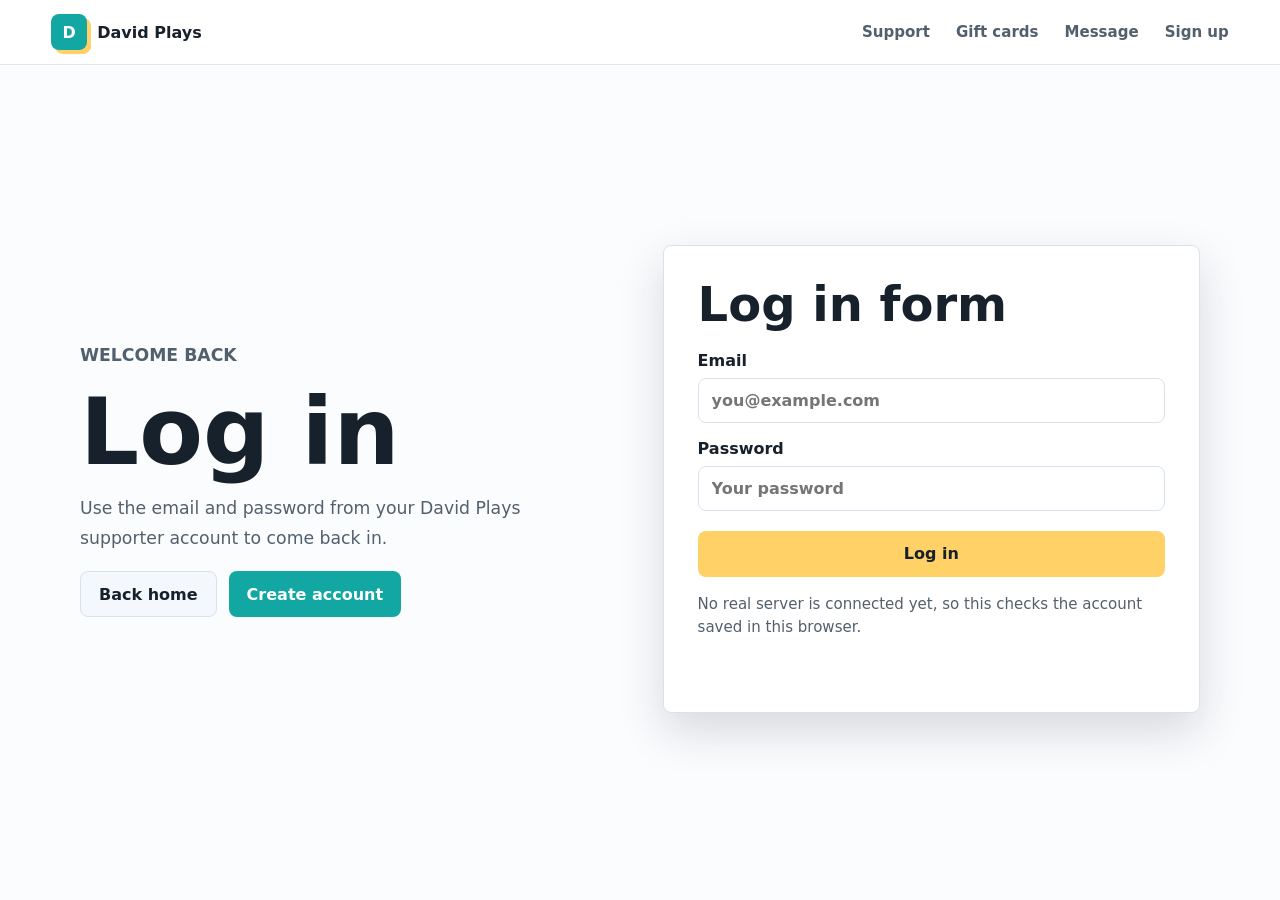
==== login.html @ d775739e "v1" ====
<!doctype html>
<html lang="en">
  <head>
    <meta charset="utf-8" />
    <meta name="viewport" content="width=device-width, initial-scale=1" />
    <title>Log In | David Plays</title>
    <link rel="stylesheet" href="styles.css" />
  </head>
  <body>
    <header class="site-header">
      <a class="brand" href="index.html" aria-label="David's Roblox Channel home">
        <span class="brand-mark">D</span>
        <span>David Plays</span>
      </a>
      <nav aria-label="Main navigation">
        <a href="index.html#support">Support</a>
        <a href="index.html#gift-cards">Gift cards</a>
        <a href="index.html#message">Message</a>
        <a href="signup.html">Sign up</a>
      </nav>
    </header>

    <main class="auth-main">
      <section class="auth-intro" aria-labelledby="login-title">
        <p class="eyebrow">Welcome back</p>
        <h1 id="login-title">Log in</h1>
        <p>
          Use the email and password from your David Plays supporter account to come back in.
        </p>
        <div class="auth-links">
          <a class="button secondary" href="index.html">Back home</a>
          <a class="button compact" href="signup.html">Create account</a>
        </div>
      </section>

      <section class="auth-panel" aria-labelledby="login-form-title">
        <h2 id="login-form-title">Log in form</h2>
        <form class="auth-form" id="loginForm">
          <label>
            Email
            <input name="email" type="email" autocomplete="email" placeholder="you@example.com" required />
          </label>
          <label>
            Password
            <input name="password" type="password" autocomplete="current-password" placeholder="Your password" required />
          </label>
          <button class="button primary" type="submit">Log in</button>
          <p class="form-note">No real server is connected yet, so this checks the account saved in this browser.</p>
          <p class="auth-result" id="authResult" aria-live="polite"></p>
        </form>
      </section>
    </main>

    <script src="script.js"></script>
  </body>
</html>
---- styles.css ----
:root {
  --ink: #17212b;
  --muted: #52606d;
  --line: #d9e2ec;
  --paper: #fbfcfe;
  --white: #ffffff;
  --teal: #12a7a2;
  --coral: #ff6b57;
  --yellow: #ffd166;
  --navy: #1f3a5f;
  --shadow: 0 18px 45px rgba(23, 33, 43, 0.16);
}

* {
  box-sizing: border-box;
}

html {
  scroll-behavior: smooth;
}

body {
  margin: 0;
  font-family: Inter, system-ui, -apple-system, BlinkMacSystemFont, "Segoe UI", sans-serif;
  color: var(--ink);
  background: var(--paper);
}

a {
  color: inherit;
}

.site-header {
  position: sticky;
  top: 0;
  z-index: 20;
  display: flex;
  align-items: center;
  justify-content: space-between;
  gap: 24px;
  padding: 14px clamp(18px, 4vw, 52px);
  background: rgba(255, 255, 255, 0.9);
  border-bottom: 1px solid rgba(217, 226, 236, 0.8);
  backdrop-filter: blur(14px);
}

.brand {
  display: inline-flex;
  align-items: center;
  gap: 10px;
  font-weight: 800;
  text-decoration: none;
}

.brand-mark {
  display: grid;
  place-items: center;
  width: 36px;
  height: 36px;
  border-radius: 8px;
  color: var(--white);
  background: var(--teal);
  box-shadow: 4px 4px 0 var(--yellow);
}

nav {
  display: flex;
  align-items: center;
  gap: clamp(12px, 3vw, 26px);
  color: var(--muted);
  font-size: 0.94rem;
  font-weight: 700;
}

.nav-subscribe,
nav a {
  border: 0;
  padding: 0;
  color: inherit;
  background: transparent;
  font: inherit;
  text-decoration: none;
  cursor: pointer;
}

.nav-subscribe {
  color: var(--teal);
}

.nav-auth {
  color: var(--ink);
}

.hero {
  position: relative;
  min-height: min(720px, 86vh);
  display: grid;
  align-items: center;
  overflow: hidden;
}

.hero-art,
.hero-overlay {
  position: absolute;
  inset: 0;
  width: 100%;
  height: 100%;
}

.hero-art {
  object-fit: cover;
}

.hero-overlay {
  background: linear-gradient(90deg, rgba(10, 19, 31, 0.92) 0%, rgba(10, 19, 31, 0.72) 42%, rgba(10, 19, 31, 0.12) 100%);
}

.hero-content {
  position: relative;
  width: min(680px, calc(100% - 36px));
  margin-left: clamp(18px, 6vw, 80px);
  color: var(--white);
  padding-block: 72px;
}

.eyebrow {
  margin: 0 0 12px;
  color: var(--coral);
  font-size: 0.78rem;
  font-weight: 800;
  letter-spacing: 0;
  text-transform: uppercase;
}

.hero h1 {
  margin: 0;
  max-width: 12ch;
  font-size: clamp(3rem, 9vw, 6.8rem);
  line-height: 0.94;
  letter-spacing: 0;
}

.hero-copy {
  max-width: 560px;
  margin: 24px 0 0;
  color: rgba(255, 255, 255, 0.86);
  font-size: clamp(1.05rem, 2.2vw, 1.35rem);
  line-height: 1.55;
}

.hero-actions,
.form-actions {
  display: flex;
  flex-wrap: wrap;
  gap: 12px;
  margin-top: 28px;
}

.funding-progress {
  width: min(520px, 100%);
  margin-top: 26px;
  padding: 14px;
  border: 1px solid rgba(255, 255, 255, 0.24);
  border-radius: 8px;
  background: rgba(255, 255, 255, 0.12);
  backdrop-filter: blur(10px);
}

.funding-progress-header {
  display: flex;
  align-items: center;
  justify-content: space-between;
  gap: 14px;
  margin-bottom: 10px;
  font-size: 0.95rem;
  font-weight: 800;
}

.funding-progress-header span {
  color: rgba(255, 255, 255, 0.78);
}

.funding-progress-header strong {
  color: var(--yellow);
  white-space: nowrap;
}

.progress-track {
  height: 14px;
  overflow: hidden;
  border-radius: 999px;
  background: rgba(255, 255, 255, 0.24);
  box-shadow: inset 0 0 0 1px rgba(255, 255, 255, 0.14);
}

.progress-fill {
  display: block;
  width: 0%;
  height: 100%;
  border-radius: inherit;
  background: linear-gradient(90deg, var(--yellow), var(--coral));
}

.leaderboard {
  width: min(620px, 100%);
  margin-top: 18px;
  padding: 16px;
  border: 1px solid rgba(255, 255, 255, 0.22);
  border-radius: 8px;
  background: rgba(10, 19, 31, 0.54);
  box-shadow: 0 18px 45px rgba(0, 0, 0, 0.22);
  backdrop-filter: blur(12px);
}

.leaderboard-heading {
  display: flex;
  align-items: end;
  justify-content: space-between;
  gap: 16px;
  margin-bottom: 12px;
}

.leaderboard-heading .eyebrow {
  margin-bottom: 4px;
}

.leaderboard h2 {
  color: var(--white);
  font-size: clamp(1.7rem, 4vw, 2.5rem);
}

.leaderboard-table {
  display: grid;
  gap: 6px;
}

.leaderboard-row {
  display: grid;
  grid-template-columns: 74px minmax(0, 1fr) 108px;
  align-items: center;
  gap: 12px;
  min-height: 44px;
  padding: 8px 12px;
  border: 1px solid rgba(255, 255, 255, 0.12);
  border-radius: 8px;
  color: rgba(255, 255, 255, 0.86);
  background: rgba(255, 255, 255, 0.08);
  transition: transform 160ms ease, border-color 160ms ease, background 160ms ease, box-shadow 160ms ease;
}

.leaderboard-row:not(.leaderboard-header):hover {
  transform: translateX(6px);
  border-color: rgba(255, 209, 102, 0.72);
  background: rgba(18, 167, 162, 0.24);
  box-shadow: 0 12px 28px rgba(0, 0, 0, 0.2);
}

.leaderboard-header {
  min-height: 34px;
  color: rgba(255, 255, 255, 0.58);
  background: transparent;
  border-color: transparent;
  font-size: 0.74rem;
  font-weight: 900;
  text-transform: uppercase;
}

.rank {
  display: inline-flex;
  align-items: center;
  justify-content: center;
  width: 46px;
  min-height: 28px;
  border-radius: 8px;
  color: var(--ink);
  background: var(--yellow);
  font-weight: 900;
}

.leaderboard-row:nth-child(2) .rank {
  background: var(--coral);
  color: var(--white);
}

.leaderboard-row:nth-child(3) .rank {
  background: var(--teal);
  color: var(--white);
}

.leaderboard-row:nth-child(4) .rank {
  background: var(--navy);
  color: var(--white);
}

.player-name {
  overflow: hidden;
  font-weight: 900;
  text-overflow: ellipsis;
  white-space: nowrap;
}

.best-time {
  justify-self: end;
  color: var(--yellow);
  font-weight: 900;
  white-space: nowrap;
}

.button,
.select-support {
  min-height: 46px;
  border: 0;
  border-radius: 8px;
  padding: 0 18px;
  display: inline-flex;
  align-items: center;
  justify-content: center;
  color: var(--ink);
  background: var(--yellow);
  font: inherit;
  font-weight: 800;
  text-decoration: none;
  cursor: pointer;
}

.button.secondary {
  color: var(--white);
  background: rgba(255, 255, 255, 0.18);
  border: 1px solid rgba(255, 255, 255, 0.34);
}

.button.subscribe-trigger {
  color: var(--white);
  background: var(--coral);
}

.button.compact {
  min-height: 42px;
  background: var(--teal);
  color: var(--white);
}

.button.ghost {
  color: var(--ink);
  background: #f4f7fb;
}

.notice {
  margin: -24px auto 0;
  position: relative;
  z-index: 4;
  width: min(1120px, calc(100% - 36px));
  padding: 18px 20px;
  border-radius: 8px;
  background: var(--white);
  box-shadow: var(--shadow);
  color: var(--muted);
  line-height: 1.5;
}

.notice strong {
  color: var(--ink);
}

.section,
.split-section {
  width: min(1120px, calc(100% - 36px));
  margin: 0 auto;
  padding: clamp(58px, 8vw, 96px) 0;
}

.section-heading {
  display: flex;
  align-items: end;
  justify-content: space-between;
  gap: 24px;
  margin-bottom: 24px;
}

h2 {
  margin: 0;
  font-size: clamp(2rem, 5vw, 3.8rem);
  line-height: 1.02;
}

.support-grid {
  display: grid;
  grid-template-columns: repeat(3, minmax(0, 1fr));
  gap: 18px;
}

.support-card {
  min-height: 280px;
  display: flex;
  flex-direction: column;
  align-items: flex-start;
  gap: 14px;
  padding: 24px;
  border: 1px solid var(--line);
  border-radius: 8px;
  background: var(--white);
}

.support-card.featured {
  border-color: rgba(18, 167, 162, 0.55);
  box-shadow: var(--shadow);
}

.support-card.selected {
  outline: 4px solid rgba(255, 209, 102, 0.65);
}

.card-icon {
  display: grid;
  place-items: center;
  width: 46px;
  height: 46px;
  border-radius: 8px;
  color: var(--white);
  background: var(--navy);
  font-weight: 900;
}

.support-card h3 {
  margin: 8px 0 0;
  font-size: 1.35rem;
}

.support-card p {
  flex: 1;
  margin: 0;
  color: var(--muted);
  line-height: 1.6;
}

.select-support {
  width: 100%;
  background: var(--teal);
  color: var(--white);
}

.custom-panel,
.message-form {
  margin-top: 18px;
  padding: 22px;
  border: 1px solid var(--line);
  border-radius: 8px;
  background: var(--white);
}

.custom-panel label,
.message-form label {
  display: grid;
  gap: 8px;
  color: var(--ink);
  font-weight: 800;
}

.custom-row {
  display: grid;
  grid-template-columns: auto minmax(0, 1fr) auto;
  align-items: center;
  gap: 12px;
  margin-top: 10px;
}

input,
select,
textarea {
  width: 100%;
  border: 1px solid var(--line);
  border-radius: 8px;
  padding: 12px 13px;
  color: var(--ink);
  background: var(--white);
  font: inherit;
}

textarea {
  resize: vertical;
}

.split-section {
  display: grid;
  grid-template-columns: minmax(0, 0.9fr) minmax(320px, 1fr);
  align-items: center;
  gap: clamp(28px, 6vw, 72px);
  border-top: 1px solid var(--line);
  border-bottom: 1px solid var(--line);
}

.split-section p {
  color: var(--muted);
  font-size: 1.06rem;
  line-height: 1.7;
}

.steps {
  display: grid;
  gap: 12px;
}

.step {
  display: flex;
  align-items: center;
  gap: 14px;
  padding: 18px;
  border-radius: 8px;
  color: var(--ink);
  background: #eaf8f6;
  font-weight: 800;
}

.step span {
  display: grid;
  place-items: center;
  flex: 0 0 34px;
  height: 34px;
  border-radius: 8px;
  color: var(--white);
  background: var(--coral);
}

.message-section {
  padding-top: clamp(58px, 8vw, 88px);
}

.auth-main {
  min-height: calc(100vh - 72px);
  display: grid;
  grid-template-columns: minmax(0, 0.95fr) minmax(360px, 1fr);
  gap: clamp(28px, 6vw, 72px);
  align-items: center;
  width: min(1120px, calc(100% - 36px));
  margin: 0 auto;
  padding: clamp(48px, 7vw, 86px) 0;
}

.auth-intro {
  display: grid;
  gap: 18px;
}

.auth-intro h1 {
  margin: 0;
  max-width: 10ch;
  font-size: clamp(3rem, 8vw, 5.8rem);
  line-height: 0.95;
}

.auth-intro p {
  max-width: 560px;
  margin: 0;
  color: var(--muted);
  font-size: 1.08rem;
  line-height: 1.7;
}

.auth-links {
  display: flex;
  flex-wrap: wrap;
  gap: 12px;
}

.auth-links .button.secondary {
  color: var(--ink);
  background: #f4f7fb;
  border-color: var(--line);
}

.auth-panel {
  padding: clamp(22px, 4vw, 34px);
  border: 1px solid var(--line);
  border-radius: 8px;
  background: var(--white);
  box-shadow: var(--shadow);
}

.auth-panel h2 {
  font-size: clamp(2rem, 4vw, 3rem);
}

.auth-form {
  display: grid;
  gap: 16px;
  margin-top: 22px;
}

.auth-form label {
  display: grid;
  gap: 8px;
  color: var(--ink);
  font-weight: 800;
}

.auth-form .button {
  width: 100%;
  margin-top: 4px;
}

.form-note,
.auth-result {
  margin: 0;
  color: var(--muted);
  font-size: 0.94rem;
  line-height: 1.55;
}

.auth-result {
  min-height: 1.5em;
  font-weight: 800;
}

.auth-result.success {
  color: #0f766e;
}

.auth-result.error {
  color: #c2410c;
}

.form-grid {
  display: grid;
  grid-template-columns: repeat(2, minmax(0, 1fr));
  gap: 16px;
  margin-bottom: 16px;
}

.selected-box {
  margin-top: 16px;
  padding: 14px 16px;
  border-radius: 8px;
  color: var(--muted);
  background: #f4f7fb;
}

footer {
  padding: 30px 18px 42px;
  color: var(--muted);
  text-align: center;
}

.subscribe-modal {
  position: fixed;
  inset: 0;
  z-index: 50;
  display: none;
  place-items: center;
  padding: 18px;
}

.subscribe-modal.open {
  display: grid;
}

.modal-backdrop {
  position: absolute;
  inset: 0;
  background: rgba(10, 19, 31, 0.66);
  backdrop-filter: blur(8px);
}

.subscribe-panel {
  position: relative;
  z-index: 1;
  width: min(880px, 100%);
  max-height: min(760px, calc(100vh - 36px));
  overflow: auto;
  padding: clamp(24px, 4vw, 36px);
  border-radius: 8px;
  background: var(--white);
  box-shadow: var(--shadow);
}

.modal-close {
  position: absolute;
  top: 14px;
  right: 14px;
  display: grid;
  place-items: center;
  width: 40px;
  height: 40px;
  border: 0;
  border-radius: 8px;
  color: var(--ink);
  background: #f4f7fb;
  font-size: 1.8rem;
  line-height: 1;
  cursor: pointer;
}

.subscribe-copy,
.subscribe-note {
  color: var(--muted);
  line-height: 1.6;
}

.subscribe-copy {
  max-width: 620px;
  margin: 14px 0 22px;
}

.subscribe-note {
  margin: 18px 0 0;
  font-weight: 800;
}

.plan-grid {
  display: grid;
  grid-template-columns: repeat(5, minmax(0, 1fr));
  gap: 12px;
}

.plan-card {
  display: grid;
  gap: 10px;
  min-height: 205px;
  padding: 18px;
  border: 1px solid var(--line);
  border-radius: 8px;
  color: var(--ink);
  background: #f7fbff;
  font: inherit;
  text-align: left;
  cursor: pointer;
}

.plan-card:hover,
.plan-card:focus-visible,
.plan-card.selected {
  border-color: var(--teal);
  outline: 3px solid rgba(18, 167, 162, 0.2);
}

.plan-card.premium {
  background: #eaf8f6;
  box-shadow: var(--shadow);
}

.plan-card.top-plan {
  color: var(--white);
  background: var(--navy);
  border-color: var(--navy);
}

.plan-name {
  color: var(--coral);
  font-size: 0.8rem;
  font-weight: 900;
  text-transform: uppercase;
}

.top-plan .plan-name {
  color: var(--yellow);
}

.plan-price {
  font-size: clamp(1.9rem, 4vw, 2.6rem);
  font-weight: 900;
  line-height: 1;
}

.plan-price small {
  display: block;
  margin-top: 6px;
  font-size: 0.88rem;
  font-weight: 800;
}

.plan-weekly {
  color: var(--muted);
  font-weight: 800;
}

.top-plan .plan-weekly {
  color: rgba(255, 255, 255, 0.78);
}

.plan-action {
  align-self: end;
  padding-top: 8px;
  color: var(--teal);
  font-size: 0.9rem;
  font-weight: 900;
}

.top-plan .plan-action {
  color: var(--yellow);
}

.packet-detail {
  margin-top: 18px;
  padding: 22px;
  border: 2px solid rgba(18, 167, 162, 0.35);
  border-radius: 8px;
  background: #f7fbff;
}

.packet-detail[hidden] {
  display: none;
}

.packet-kicker {
  margin: 0 0 6px;
  color: var(--coral);
  font-size: 0.78rem;
  font-weight: 900;
  text-transform: uppercase;
}

.packet-detail h3 {
  margin: 0;
  font-size: clamp(1.6rem, 4vw, 2.4rem);
  line-height: 1.05;
}

.packet-price {
  margin: 8px 0 0;
  color: var(--muted);
  font-weight: 900;
}

.packet-detail ul {
  display: grid;
  gap: 10px;
  margin: 18px 0 0;
  padding: 0;
  list-style: none;
}

.packet-detail li {
  position: relative;
  padding-left: 28px;
  color: var(--ink);
  font-weight: 750;
  line-height: 1.45;
}

.packet-detail li::before {
  content: "+";
  position: absolute;
  left: 0;
  top: 0;
  display: grid;
  place-items: center;
  width: 20px;
  height: 20px;
  border-radius: 6px;
  color: var(--white);
  background: var(--teal);
  font-weight: 900;
}

.packet-actions {
  display: flex;
  flex-wrap: wrap;
  gap: 10px;
  margin-top: 20px;
}

@media (max-width: 820px) {
  .site-header {
    align-items: flex-start;
    flex-direction: column;
  }

  nav {
    width: 100%;
    justify-content: space-between;
  }

  .hero {
    min-height: 760px;
  }

  .hero-overlay {
    background: linear-gradient(180deg, rgba(10, 19, 31, 0.9) 0%, rgba(10, 19, 31, 0.78) 58%, rgba(10, 19, 31, 0.25) 100%);
  }

  .hero-content {
    align-self: start;
    margin: 0 auto;
    padding-top: 56px;
  }

  .leaderboard {
    width: 100%;
  }

  .support-grid,
  .split-section,
  .form-grid,
  .plan-grid,
  .auth-main {
    grid-template-columns: 1fr;
  }

  .section-heading {
    display: block;
  }

  .auth-intro h1 {
    max-width: 12ch;
  }
}

@media (max-width: 520px) {
  .leaderboard {
    padding: 12px;
  }

  .leaderboard-heading {
    display: block;
  }

  .leaderboard-row {
    grid-template-columns: 52px minmax(0, 1fr) auto;
    gap: 8px;
    padding: 8px;
    font-size: 0.9rem;
  }

  .leaderboard-header {
    font-size: 0.68rem;
  }

  .rank {
    width: 42px;
  }

  .custom-row {
    grid-template-columns: auto minmax(0, 1fr);
  }

  .custom-row .button {
    grid-column: 1 / -1;
  }

  .button,
  .select-support {
    width: 100%;
  }

  .subscribe-panel {
    padding-top: 56px;
  }
}
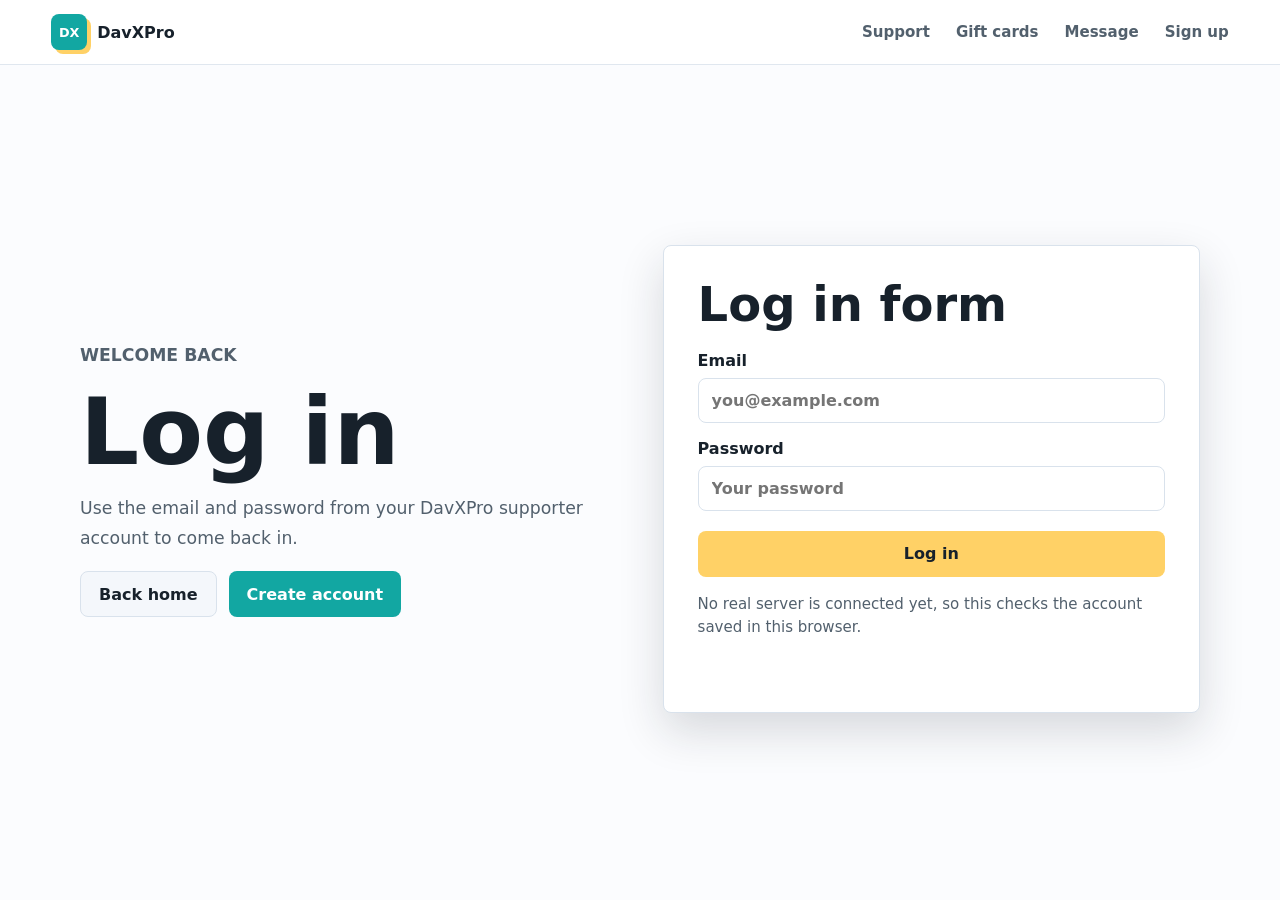
==== commit a9b643c0: "replace name and addaptive to tablet and phone" ====
--- a/login.html
+++ b/login.html
@@ -3,16 +3,21 @@
   <head>
     <meta charset="utf-8" />
     <meta name="viewport" content="width=device-width, initial-scale=1" />
-    <title>Log In | David Plays</title>
+    <title>Log In | DavXPro</title>
     <link rel="stylesheet" href="styles.css" />
   </head>
   <body>
     <header class="site-header">
-      <a class="brand" href="index.html" aria-label="David's Roblox Channel home">
-        <span class="brand-mark">D</span>
-        <span>David Plays</span>
+      <a class="brand" href="index.html" aria-label="DavXPro Roblox Channel home">
+        <span class="brand-mark">DX</span>
+        <span>DavXPro</span>
       </a>
-      <nav aria-label="Main navigation">
+      <button class="nav-toggle" type="button" aria-label="Open navigation" aria-expanded="false" aria-controls="mainNav">
+        <span></span>
+        <span></span>
+        <span></span>
+      </button>
+      <nav id="mainNav" aria-label="Main navigation">
         <a href="index.html#support">Support</a>
         <a href="index.html#gift-cards">Gift cards</a>
         <a href="index.html#message">Message</a>
@@ -25,7 +30,7 @@
         <p class="eyebrow">Welcome back</p>
         <h1 id="login-title">Log in</h1>
         <p>
-          Use the email and password from your David Plays supporter account to come back in.
+          Use the email and password from your DavXPro supporter account to come back in.
         </p>
         <div class="auth-links">
           <a class="button secondary" href="index.html">Back home</a>
--- a/styles.css
+++ b/styles.css
@@ -45,6 +45,8 @@
 }
 
 .brand {
+  position: relative;
+  z-index: 22;
   display: inline-flex;
   align-items: center;
   gap: 10px;
@@ -61,6 +63,7 @@
   color: var(--white);
   background: var(--teal);
   box-shadow: 4px 4px 0 var(--yellow);
+  font-size: 0.8rem;
 }
 
 nav {
@@ -70,6 +73,40 @@
   color: var(--muted);
   font-size: 0.94rem;
   font-weight: 700;
+}
+
+.nav-toggle {
+  display: none;
+  position: relative;
+  z-index: 22;
+  width: 44px;
+  height: 44px;
+  border: 1px solid var(--line);
+  border-radius: 8px;
+  background: var(--white);
+  cursor: pointer;
+}
+
+.nav-toggle span {
+  display: block;
+  width: 20px;
+  height: 2px;
+  margin: 5px auto;
+  border-radius: 999px;
+  background: var(--ink);
+  transition: transform 180ms ease, opacity 180ms ease;
+}
+
+.site-header.nav-open .nav-toggle span:nth-child(1) {
+  transform: translateY(7px) rotate(45deg);
+}
+
+.site-header.nav-open .nav-toggle span:nth-child(2) {
+  opacity: 0;
+}
+
+.site-header.nav-open .nav-toggle span:nth-child(3) {
+  transform: translateY(-7px) rotate(-45deg);
 }
 
 .nav-subscribe,
@@ -860,13 +897,59 @@
 
 @media (max-width: 820px) {
   .site-header {
-    align-items: flex-start;
-    flex-direction: column;
+    align-items: center;
+    flex-direction: row;
+    gap: 14px;
+  }
+
+  .nav-toggle {
+    display: block;
+    margin-left: auto;
   }
 
   nav {
+    position: fixed;
+    top: 65px;
+    right: 14px;
+    width: min(320px, calc(100vw - 28px));
+    max-height: calc(100vh - 86px);
+    overflow: auto;
+    display: grid;
+    gap: 6px;
+    padding: 14px;
+    border: 1px solid rgba(217, 226, 236, 0.9);
+    border-radius: 8px;
+    background: rgba(255, 255, 255, 0.98);
+    box-shadow: var(--shadow);
+    opacity: 0;
+    pointer-events: none;
+    transform: translateY(-8px) scale(0.98);
+    transform-origin: top right;
+    transition: opacity 180ms ease, transform 180ms ease;
+  }
+
+  .site-header.nav-open nav {
+    opacity: 1;
+    pointer-events: auto;
+    transform: translateY(0) scale(1);
+  }
+
+  nav a,
+  .nav-subscribe {
     width: 100%;
-    justify-content: space-between;
+    min-height: 44px;
+    display: flex;
+    align-items: center;
+    border-radius: 8px;
+    padding: 0 12px;
+  }
+
+  nav a:hover,
+  .nav-subscribe:hover,
+  nav a:focus-visible,
+  .nav-subscribe:focus-visible {
+    outline: none;
+    background: #f4f7fb;
   }
 
   .hero {
